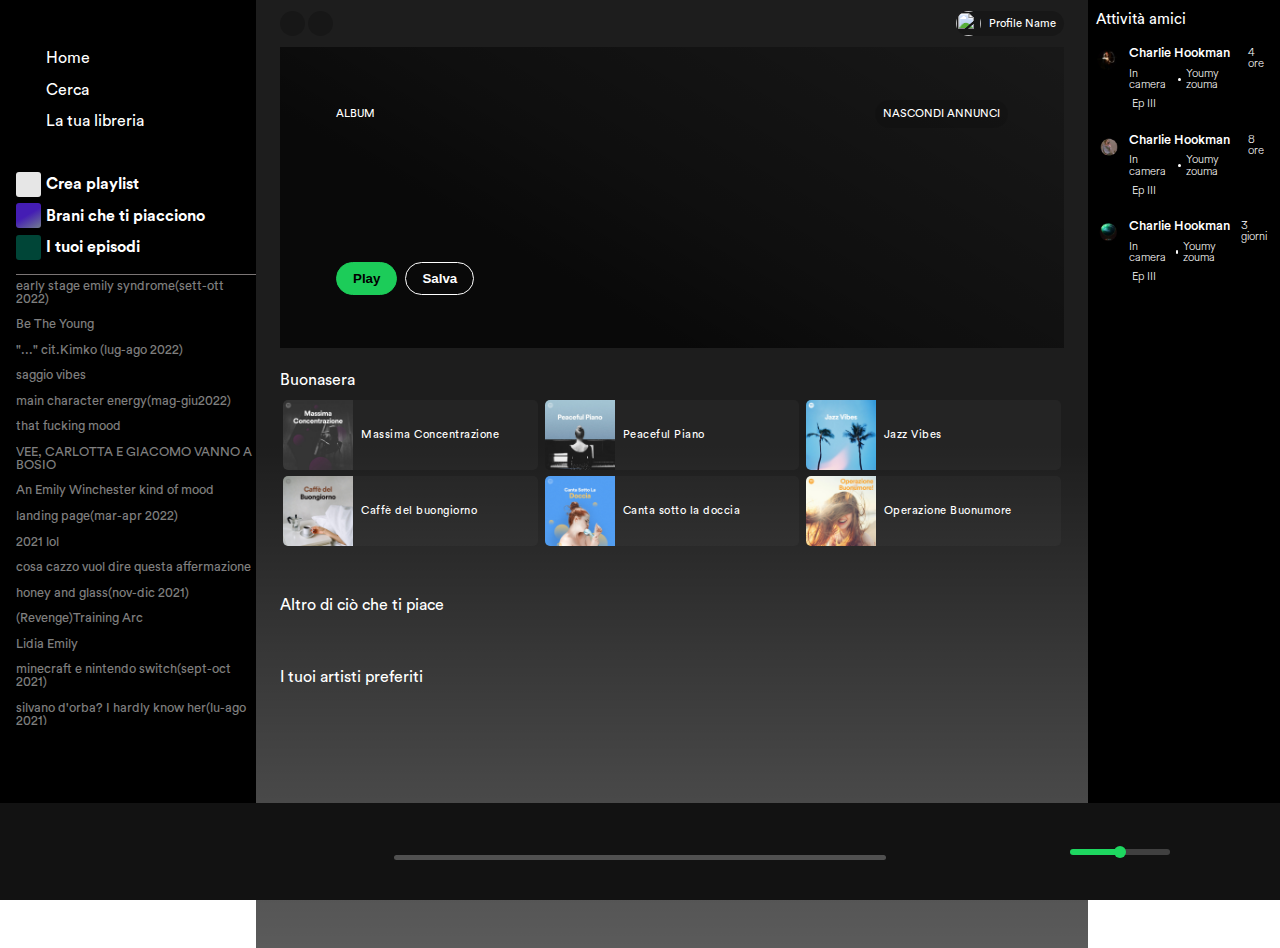
==== index.html @ 05fe88fc "adjusted player when localstorage is empty" ====
<!DOCTYPE html>
<html lang="en">
  <head>
    <meta charset="UTF-8" />
    <meta name="viewport" content="width=device-width, initial-scale=1.0" />
    <link rel="stylesheet" href="./assets/css/circular-font.css" />
    <title>Spotify Clone</title>
    <link
      rel="stylesheet"
      href="https://cdnjs.cloudflare.com/ajax/libs/font-awesome/6.6.0/css/all.min.css"
      integrity="sha512-Kc323vGBEqzTmouAECnVceyQqyqdsSiqLQISBL29aUW4U/M7pSPA/gEUZQqv1cwx4OnYxTxve5UMg5GT6L4JJg=="
      crossorigin="anonymous"
      referrerpolicy="no-referrer"
    />
    <link rel="stylesheet" href="./assets/css/style.css" />
  </head>
  <body>
    <div class="wrapper">
      <aside id="left" class="bg-black">
        <div>
          <nav>
            <ul>
              <li>
                <a href="./index.html">
                  <div class="icons">
                    <i class="fa-solid fa-ellipsis"></i>
                  </div>
                </a>
              </li>
              <li>
                <a href="./index.html">
                  <div class="icons">
                    <i class="fa-solid fa-house"></i>
                  </div>
                  <span>Home</span>
                </a>
              </li>
              <li>
                <a id="searchBar" href="#">
                  <div class="icons">
                    <i class="fa-solid fa-magnifying-glass"></i>
                  </div>
                  <span>Cerca</span>
                </a>
              </li>
              <li>
                <a href="#">
                  <div class="icons">
                    <i class="fa-solid fa-book"></i>
                  </div>
                  <span>La tua libreria</span>
                </a>
              </li>
            </ul>
          </nav>
          <nav>
            <ul>
              <li>
                <a href="#"
                  ><div class="icons creaPlaylist">
                    <i class="fa-solid fa-plus"></i>
                  </div>
                  <span>Crea playlist</span>
                </a>
              </li>
              <li>
                <a href="#">
                  <div class="icons branip"><i class="fas fa-heart"></i></div>
                  <span>Brani che ti piacciono</span>
                </a>
              </li>
              <li>
                <a href="#">
                  <div class="icons tuoiEpisodi">
                    <i class="fa-solid fa-bookmark"></i>
                  </div>
                  <span>I tuoi episodi</span>
                </a>
              </li>
            </ul>
          </nav>
        </div>
        <section id="scrollable-playlists">
          <ul>
            <li><a href="#">early stage emily syndrome(sett-ott 2022)</a></li>
            <li><a href="#">Be The Young </a></li>
            <li><a href="#">"..." cit.Kimko (lug-ago 2022)</a></li>
            <li><a href="#">saggio vibes</a></li>
            <li><a href="#">main character energy(mag-giu2022)</a></li>
            <li><a href="#">that fucking mood </a></li>
            <li><a href="#">VEE, CARLOTTA E GIACOMO VANNO A BOSIO</a></li>
            <li><a href="#">An Emily Winchester kind of mood</a></li>
            <li><a href="#">landing page(mar-apr 2022) </a></li>
            <li><a href="#">2021 lol</a></li>
            <li><a href="#">cosa cazzo vuol dire questa affermazione </a></li>
            <li><a href="#">honey and glass(nov-dic 2021)</a></li>
            <li><a href="#">(Revenge)Training Arc</a></li>
            <li><a href="#">Lidia Emily </a></li>
            <li><a href="#">minecraft e nintendo switch(sept-oct 2021)</a></li>
            <li>
              <a href="#">silvano d'orba? I hardly know her(lu-ago 2021) </a>
            </li>
            <li><a href="#">Culo 2021 </a></li>
            <li><a href="#">Frah Quintale Mix </a></li>
            <li><a href="#">Francesco Guccini mix </a></li>
          </ul>
        </section>
      </aside>
      <main id="central" class="home bg-main">
        <div>
          <div class="main-head">
            <div class="arrow-group">
              <div class="arrow"><i class="fa-solid fa-angle-left"></i></div>
              <div class="arrow"><i class="fa-solid fa-chevron-right"></i></div>
            </div>
            <div class="profile">
              <img src="https://placehold.co/400" alt="" />
              <span>Profile Name</span>
            </div>
          </div>
          <div class="hero">
            <div><img src="" alt="" /></div>
            <div>
              <div class="advice">
                <h5>ALBUM</h5>
                <div><span>NASCONDI ANNUNCI</span></div>
              </div>
              <h3></h3>
              <p></p>

              <div class="btn-group">
                <button id="play" type="button" class="btn btn-green">Play</button>
                <button type="button" class="btn btn-outline">Salva</button>
                <i class="dots fa-solid fa-ellipsis"></i>
              </div>
            </div>
          </div>
        </div>
        <div>
          <div class="recents">
            <h4>Buonasera</h4>
            <div class="playlist grid-sm">
              <div class="card">
                <img src="./assets/imgs/main/image-3.jpg" alt="massima concentrazione" />
                <div>
                  <p>Massima Concentrazione</p>
                </div>
              </div>
              <div class="card">
                <img src="./assets/imgs/main/image-4.jpg" alt="Peaceful piano" />
                <div>
                  <p>Peaceful Piano</p>
                </div>
              </div>
              <div class="card">
                <img src="./assets/imgs/main/image-6.jpg" alt="jazz vibes" />
                <div>
                  <p>Jazz Vibes</p>
                </div>
              </div>
              <div class="card">
                <img src="./assets/imgs/main/image-7.jpg" alt="caffè del buongiorno" />
                <div>
                  <p>Caffè del buongiorno</p>
                </div>
              </div>
              <div class="card">
                <img src="./assets/imgs/main/image-9.jpg" alt="canta sotto la doccia" />
                <div>
                  <p>Canta sotto la doccia</p>
                </div>
              </div>
              <div class="card">
                <img src="./assets/imgs/main/image-10.jpg" alt="operazione buonumore" />
                <div>
                  <p>Operazione Buonumore</p>
                </div>
              </div>
            </div>
          </div>
          <div class="recents">
            <h4>Altro di ciò che ti piace</h4>
            <div class="albums grid-lg"></div>
          </div>
          <div class="recents">
            <h4>I tuoi artisti preferiti</h4>
            <div class="artists grid-lg"></div>
          </div>
        </div>
        <div class="search-modal">
          <div class="search-bar">
            <form>
              <input type="text" id="search-input" placeholder="Inserisci parola chiave" autocomplete="off" />
              <button class="search-button"><i class="fa-solid fa-magnifying-glass"></i></button>
            </form>
          </div>
        </div>
      </main>
      <aside id="right" class="bg-black sidebar-right">
        <div class="header-right">
          <h2 class="title-right">Attività amici</h2>
          <div class="buttons-right">
            <button class="btn-add"><i class="fa-solid fa-x"></i></button>
            <button class="btn-settings">
              <i class="fa-solid fa-user-plus"></i>
            </button>
          </div>
        </div>

        <div class="container-right">
          <div>
            <img src="./assets/imgs/x000000000000000000000000.png" alt="Image" class="profile-image" />
          </div>
          <div>
            <h3>Charlie Hookman</h3>
            <p>In camera <span class="dot"></span> Youmy zouma</p>
            <p><i class="fa-regular fa-circle-stop"></i>Ep III</p>
          </div>
          <div>
            <p>4 ore</p>
          </div>
        </div>
        <div class="container-right">
          <div>
            <img src="./assets/imgs/x1.png" alt="Image" class="profile-image" />
          </div>
          <div>
            <h3>Charlie Hookman</h3>
            <p>In camera <span class="dot"></span> Youmy zouma</p>
            <p><i class="fa-regular fa-circle-stop"></i>Ep III</p>
          </div>
          <div class="column-right">
            <p>8 ore</p>
          </div>
        </div>
        <div class="container-right">
          <div>
            <img src="./assets/imgs/xxxxxxxxxxxxxx3.png" alt="Image" class="profile-image" />
          </div>
          <div>
            <h3>Charlie Hookman</h3>
            <p>
              <span>In camera</span> <span class="dot"></span>
              <span>Youmy zouma</span>
            </p>
            <p><i class="fa-solid fa-music"></i>Ep III</p>
          </div>
          <div class="column-right">
            <p>3 giorni</p>
          </div>
        </div>
      </aside>
    </div>
    <footer>
      <div id="player">
        <div class="song-info">
          <img src="" alt="" />
          <div class="song-details">
            <div class="song-title"></div>
            <div class="song-artist"></div>
          </div>
          <button><i class="fa-regular fa-heart"></i></button>
        </div>

        <div class="progress-bar-container">
          <div class="controls">
            <button><i class="fas fa-random"></i></button>
            <button id="prevTrack"><i class="fas fa-step-backward"></i></button>
            <button class="playPauseBtn">
              <i class="fas fa-play-circle btnPauseTrack"></i>
            </button>
            <button id="nextTrack"><i class="fas fa-step-forward"></i></button>
            <button class="loopButton">
              <i class="fa-solid fa-repeat"></i>
            </button>
          </div>
          <div class="progressBar-time-container">
            <div class="progress-bar">
              <div></div>
            </div>
            <div class="time"></div>
          </div>
        </div>
        <audio id="playerAudio">
          <source src="" type="audio/mp3" />
        </audio>
        <div class="volume-control">
          <button><i class="fa-solid fa-microphone"></i></button>
          <button><i class="fa-solid fa-bars"></i></button>
          <button><i class="fa-solid fa-tablet-screen-button"></i></button>
          <button class="speaker"><i class="fas fa-volume-up"></i></button>
          <input id="rangeAudio" type="range" min="0" max="100" />
          <button>
            <i class="fa-solid fa-up-right-and-down-left-from-center"></i>
          </button>
        </div>
      </div>
    </footer>
    <script src="./js/player.js"></script>
    <script src="./js/tracklist.js"></script>
    <script src="./js/index.js"></script>
  </body>
</html>
---- assets/css/circular-font.css ----
@font-face {
  font-family: "Circular";
  src: url(../fonts/CircularStd-Light.otf);
  font-weight: 300;
  font-style: normal;
}
@font-face {
  font-family: "Circular";
  src: url(../fonts/CircularStd-LightItalic.otf);
  font-weight: 300;
  font-style: italic;
}
@font-face {
  font-family: "Circular";
  src: url(../fonts/CircularStd-Book.otf);
  font-weight: 400;
  font-style: normal;
}
@font-face {
  font-family: "Circular";
  src: url(../fonts/CircularStd-BookItalic.otf);
  font-weight: 400;
  font-style: italic;
}
@font-face {
  font-family: "Circular";
  src: url(../fonts/CircularStd-Medium.otf);
  font-weight: 500;
  font-style: normal;
}
@font-face {
  font-family: "Circular";
  src: url(../fonts/CircularStd-MediumItalic.otf);
  font-weight: 500;
  font-style: italic;
}
@font-face {
  font-family: "Circular";
  src: url(../fonts/CircularStd-MediumItalic.otf);
  font-weight: 500;
  font-style: italic;
}
@font-face {
  font-family: "Circular";
  src: url(../fonts/CircularStd-Bold.otf);
  font-weight: 700;
  font-style: normal;
}
@font-face {
  font-family: "Circular";
  src: url(../fonts/CircularStd-BoldItalic.otf);
  font-weight: 700;
  font-style: italic;
}
@font-face {
  font-family: "Circular";
  src: url(../fonts/CircularStd-Black.otf);
  font-weight: 900;
  font-style: normal;
}
@font-face {
  font-family: "Circular";
  src: url(../fonts/CircularStd-BlackItalic.otf);
  font-weight: 900;
  font-style: italic;
}
---- assets/css/style.css ----
*,
*::before,
*::after {
  box-sizing: border-box;
}

html,
body,
div,
span,
applet,
object,
iframe,
h1,
h2,
h3,
h4,
h5,
h6,
p,
blockquote,
pre,
a,
abbr,
acronym,
address,
big,
cite,
code,
del,
dfn,
em,
img,
ins,
kbd,
q,
s,
samp,
small,
strike,
strong,
sub,
sup,
tt,
var,
b,
u,
i,
center,
dl,
dt,
dd,
ol,
ul,
li,
fieldset,
form,
label,
legend,
table,
caption,
tbody,
tfoot,
thead,
tr,
th,
td,
article,
aside,
canvas,
details,
embed,
figure,
figcaption,
footer,
header,
hgroup,
menu,
nav,
output,
ruby,
section,
summary,
time,
mark,
audio,
video {
  margin: 0;
  padding: 0;
  border: 0;
  font-size: 100%;
  font: inherit;
  vertical-align: baseline;
}

article,
aside,
details,
figcaption,
figure,
footer,
header,
hgroup,
menu,
nav,
section {
  display: block;
}

body {
  line-height: 1;
}

blockquote,
q {
  quotes: none;
}

blockquote:before,
blockquote:after,
q:before,
q:after {
  content: "";
  content: none;
}

table {
  border-collapse: collapse;
  border-spacing: 0;
}

body {
  -webkit-text-size-adjust: none;
}

a {
  text-decoration: none;
  color: inherit;
}

#left {
  width: 20%;
  font-size: 10px;
  position: fixed;
  top: 0;
  bottom: 0;
  left: 0;
}

#right {
  width: 15%;
}

#left,
#right {
  padding-block: 0.7rem;
}

#left {
  padding-left: 1rem;
}

#right {
  padding-inline: 0.5rem;
}

#left > div:first-of-type {
  padding-bottom: 0.7rem;
  border-bottom: rgb(123, 117, 117) solid 1px;
}

#left nav:first-of-type {
  margin-bottom: 2rem;
}

#left nav:nth-of-type(2) {
  font-size: 10px;
  font-size: 16px;
  font-weight: bold;
}

.icons {
  margin-right: 0.3rem;
  width: 25px;
  height: 25px;
  display: inline-block;
  position: relative;
}

.icons i {
  position: absolute;
  top: 50%;
  left: 50%;
  translate: -50% -50%;
}

.creaPlaylist,
.branip,
.tuoiEpisodi {
  padding: 0.2rem;
  width: 25px;
  height: 25px;
  border-radius: 3px;
  font-size: 0.8rem;
}

.creaPlaylist {
  background: rgba(255, 255, 255, 0.9);
  color: black;
}

.branip {
  background: rgb(68, 29, 180);
  background: linear-gradient(150deg, rgb(68, 29, 180) 47%, rgb(114, 126, 143) 100%);
}

.tuoiEpisodi {
  background: #004537;
  color: #1ed760;
}

#left ul li {
  padding-block: 0.2rem;
}

#left ul li a {
  display: flex;
  align-items: center;
  color: white;
  text-decoration: none;
  font-size: 1rem;
}

#scrollable-playlists ul li {
  padding-block: 0.3rem;
  margin-bottom: 0.2rem;
}

#scrollable-playlists ul li a {
  color: rgba(255, 255, 255, 0.5);
  font-size: 0.8rem;
}

/* -----------------dx */
.sidebar-right {
  position: fixed;
  top: 0;
  right: 0;
  bottom: 0;
}
.sidebar-right .header-right {
  display: flex;
  justify-content: space-between;
  align-items: center;
  margin-bottom: 20px;
}
.sidebar-right .title-right {
  font-size: 15px;
}
.sidebar-right .buttons-right button {
  background: none;
  border: none;
  color: white;
  cursor: pointer;
  font-size: 10px;
}
.sidebar-right .profile-image {
  width: 25px;
  height: 25px;
  -o-object-fit: cover;
     object-fit: cover;
  border-radius: 50%;
}
.sidebar-right .heading-center {
  font-size: 10px;
  margin: 5px 0;
}
.sidebar-right .description-center,
.sidebar-right .info-center,
.sidebar-right .additional-text {
  margin: 5px 0;
}
.sidebar-right .description-center,
.sidebar-right .info-center,
.sidebar-right .additional-text {
  margin: 5px 0;
  font-size: 10px;
}
.sidebar-right .container-right {
  display: flex;
  margin-bottom: 1rem;
}
.sidebar-right .container-right h3 {
  font-size: 0.8rem;
  font-weight: 500;
  margin-bottom: 0.5rem;
}
.sidebar-right .container-right p {
  font-size: 0.7rem;
  font-weight: 300;
  margin-bottom: 0.5rem;
}
.sidebar-right .container-right > div:first-of-type {
  padding-right: 0.5rem;
}
.sidebar-right .container-right > div:nth-of-type(2) {
  flex-grow: 1;
}
.sidebar-right .container-right > div:nth-of-type(2) > p:nth-of-type(2) {
  display: flex;
  gap: 0.2rem;
}
.sidebar-right .container-right > div > p:first-of-type {
  display: flex;
  align-items: center;
  gap: 0.3rem;
}
.sidebar-right .dot {
  width: 0.2rem;
  height: 0.2rem;
  display: inline-block;
  background-color: white;
  border-radius: 50%;
}
.sidebar-right #right {
  width: 15%;
  color: white;
}
.sidebar-right #scrollable-playlists {
  height: 50vh;
  overflow-y: auto;
  scrollbar-width: thin;
  scrollbar-color: #4d4d4d #000000;
}

.header-right {
  display: flex;
  justify-content: space-between;
  align-items: center;
  margin-bottom: 20px;
}

.title-right {
  font-size: 15px;
}

.buttons-right button {
  background: none;
  border: none;
  color: white;
  cursor: pointer;
  font-size: 10px;
}

.profile-image {
  width: 25px;
  height: 25px;
  -o-object-fit: cover;
     object-fit: cover;
  border-radius: 50%;
}

.heading-center {
  font-size: 10px;
  margin: 5px 0;
}

.description-center,
.info-center,
.additional-text {
  margin: 5px 0;
}

.description-center,
.info-center,
.additional-text {
  margin: 5px 0;
  font-size: 10px;
}

.container-right {
  display: flex;
  margin-bottom: 1rem;
}

.container-right h3 {
  font-size: 0.8rem;
  font-weight: 500;
  margin-bottom: 0.5rem;
}

.container-right p {
  font-size: 0.7rem;
  font-weight: 300;
  margin-bottom: 0.5rem;
}

.container-right > div:first-of-type {
  padding-right: 0.5rem;
}

.container-right > div:nth-of-type(2) {
  flex-grow: 1;
}

.container-right > div:nth-of-type(2) > p:nth-of-type(2) {
  display: flex;
  gap: 0.2rem;
}

.container-right > div > p:first-of-type {
  display: flex;
  align-items: center;
  gap: 0.3rem;
}

.dot {
  width: 0.2rem;
  height: 0.2rem;
  display: inline-block;
  background-color: white;
  border-radius: 50%;
}

#right {
  width: 15%;
  color: white;
}

#scrollable-playlists {
  height: 50vh;
  overflow-y: auto;
  scrollbar-width: thin;
  scrollbar-color: #4d4d4d #000000;
}

@media screen and (max-width: 992px) {
  #left {
    display: none;
  }
  #right {
    display: none;
  }
}
body {
  font-family: "Circular";
  display: flex;
  flex-direction: column;
}

.wrapper {
  display: flex;
}

#central {
  margin-left: 20%;
  width: 65%;
  display: flex;
  flex-direction: column;
}
#central > div:nth-of-type(2) {
  display: flex;
  flex-direction: column;
  padding-bottom: 120px;
  flex-grow: 1;
  min-height: 600px;
}

@media screen and (max-width: 992px) {
  #central {
    margin-left: initial;
    width: 100%;
  }
  #central .main-head {
    display: none;
  }
  #central .hero {
    display: none;
  }
}
footer {
  height: 97px;
  position: fixed;
  bottom: 0;
  left: 0;
  right: 0;
}

.bg-black {
  background-color: #000000;
}

.bg-main {
  background: rgb(42, 42, 42);
  background: linear-gradient(180deg, rgba(42, 42, 42, 0.8968837535) 35%, rgb(40, 40, 40) 45%, rgb(39, 39, 39) 60%, rgb(37, 37, 37) 70%, rgb(35, 35, 35) 80%, rgb(34, 34, 34) 90%, rgb(33, 33, 33) 100%);
}

.main-head {
  z-index: 999;
  display: flex;
  justify-content: space-between;
  align-items: center;
  padding-block: 0.7rem;
}

.arrow-group {
  display: flex;
  gap: 0.2rem;
}

.arrow {
  color: rgba(255, 255, 255, 0.5);
  height: 25px;
  width: 25px;
  border-radius: 50%;
  background-color: rgba(0, 0, 0, 0.2);
  display: flex;
  justify-content: center;
  align-items: center;
}

#play {
  cursor: pointer;
}

.profile {
  display: flex;
  align-items: center;
  gap: 0.5rem;
  background-color: rgba(0, 0, 0, 0.2);
  border-radius: 100px;
  padding-right: 0.5rem;
}
.profile img {
  height: 25px;
  width: 25px;
  border-radius: 50%;
}
.profile span {
  color: white;
  font-size: 0.7rem;
}

.home {
  padding-inline: 1.5rem;
}
.home .hero {
  min-height: 301px;
  background: rgb(0, 0, 0);
  background: linear-gradient(30deg, rgba(0, 0, 0, 0.7) 30%, rgba(0, 0, 0, 0.5) 50%, rgba(0, 0, 0, 0.1629901961) 100%);
  padding: 1.5rem;
  display: flex;
}
.home .hero img {
  width: 250px;
}
.home .hero > div:nth-of-type(2) {
  padding-inline: 2rem;
  flex-grow: 1;
  display: flex;
  flex-direction: column;
  justify-content: space-evenly;
}
.home .hero > div:nth-of-type(2) > *:not(:last-child) {
  margin-bottom: 1rem;
}
.home .hero h3 {
  font-size: 3.5rem;
  font-weight: 700;
  color: white;
}
.home .hero .advice {
  font-size: 0.7rem;
  color: white;
  display: flex;
  align-items: center;
  justify-content: space-between;
}
.home .hero .advice div {
  background-color: rgba(0, 0, 0, 0.1);
  padding: 0.5rem;
  border-radius: 100px;
}
.home .hero p {
  color: white;
  font-size: 0.8rem;
  font-weight: 300;
}
.home .hero p span {
  font-weight: 700;
}
.home .btn-group {
  display: flex;
  align-items: center;
  gap: 0.5rem;
}
.home .btn-group .btn {
  border: none;
  border-radius: 100px;
  padding: 0.5rem 1rem;
  font-weight: 700;
}
.home .btn-group .btn-green {
  color: black;
  background: #1ccc59;
  border: 1px solid #1ccc59;
}
.home .btn-group .btn-outline {
  background: none;
  border: 1px solid white;
  color: white;
}
.home .btn-group .dots {
  margin-left: 0.5rem;
  color: white;
}

.recents {
  padding-block: 1.5rem;
}
.recents h4 {
  color: white;
  margin-bottom: 0.5rem;
}

.grid-sm {
  display: flex;
  flex-wrap: wrap;
}
.grid-sm .card {
  width: 33.333%;
  padding: 0.2rem;
  display: flex;
}
.grid-sm .card img {
  width: 70px;
  height: 70px;
  border-top-left-radius: 5px;
  border-bottom-left-radius: 5px;
}
.grid-sm .card > div {
  border-top-right-radius: 5px;
  border-bottom-right-radius: 5px;
  flex-grow: 1;
  background-color: rgba(255, 255, 255, 0.03);
  display: flex;
  align-items: center;
  color: white;
  letter-spacing: 0.5px;
  font-size: 0.7rem;
  padding: 0.5rem;
}

.grid-lg {
  display: flex;
  flex-wrap: wrap;
}
.grid-lg .card-wrapper {
  width: 20%;
  padding: 0.3rem;
}
.grid-lg .card-wrapper i {
  display: none;
}
.grid-lg .card-wrapper .card {
  background: rgba(255, 255, 255, 0.03);
  padding: 0.5rem;
  border-radius: 5px;
}
.grid-lg .card-wrapper .card .card-body {
  padding-top: 0.5rem;
  font-size: 0.8rem;
}
.grid-lg .card-wrapper .card .card-body a {
  text-decoration: none;
}
.grid-lg .card-wrapper .card .card-body .playlist-title {
  color: white;
  font-weight: 500;
  margin-bottom: 0.3rem;
  text-wrap: nowrap;
  overflow: hidden;
  text-overflow: ellipsis;
}
.grid-lg .card-wrapper .card .card-body .playlist-artist {
  font-weight: 300;
  color: rgba(255, 255, 255, 0.5);
}
.grid-lg img {
  border-radius: 5px;
  width: 100%;
}

@media screen and (max-width: 576px) {
  .bg-main {
    background-color: #000000;
    background: linear-gradient(180deg, rgb(0, 0, 0) 100%, rgb(0, 0, 0) 100%, rgb(0, 0, 0) 100%, rgb(0, 0, 0) 100%, rgb(0, 0, 0) 100%, rgb(0, 0, 0) 100%, rgb(0, 0, 0) 100%);
  }
  .recents h4 {
    font-size: 24px;
  }
  .grid-sm p {
    font-size: 12px;
  }
  .grid-lg {
    flex-direction: column;
    gap: 1rem;
  }
  .grid-lg .card-wrapper {
    width: 100%;
    padding: initial;
  }
  .grid-lg .card-wrapper .card-body {
    flex-grow: 1;
    flex-shrink: 2;
  }
  .grid-lg .card-wrapper .card-body .playlist-title {
    font-size: 20px;
    margin-bottom: 0.5rem;
  }
  .grid-lg .card-wrapper .card-body .playlist-artist {
    font-size: 16px;
  }
  .grid-lg .card-wrapper .card {
    display: flex;
    padding: 1rem;
    gap: 1rem;
    position: relative;
    padding-bottom: 4rem;
    background-color: rgba(70, 70, 70, 0.431372549);
  }
  .grid-lg .card-wrapper .card > a {
    width: 50%;
    flex-shrink: 0;
    min-width: 100px;
  }
  .grid-lg .card-wrapper .card .card-body + div {
    display: block;
    position: absolute;
    bottom: 0.5rem;
    right: 1rem;
    background-color: rgba(22, 16, 16, 0.7176470588);
    width: 30px;
    height: 30px;
    border-radius: 50%;
  }
  .grid-lg .card-wrapper i {
    display: inline-block;
    color: white;
    font-size: 18px;
    position: absolute;
    bottom: 5px;
    right: 7px;
  }
  .recents:nth-of-type(3) {
    display: none;
  }
  .grid-lg .card-wrapper .card .card-body .playlist-title {
    text-wrap: wrap;
  }
}
@media screen and (max-width: 768px) {
  .grid-sm .card {
    width: 50%;
  }
  .grid-sm .card div {
    width: inherit;
    background-color: rgba(255, 255, 255, 0.0392156863);
  }
  .grid-sm .card p {
    overflow: hidden;
    text-overflow: ellipsis;
  }
}
@media screen and (max-width: 768px) and (min-width: 576px) {
  .recents h4 {
    font-size: 24px;
  }
  .grid-sm p {
    font-size: 12px;
  }
  .card-body .playlist-title {
    font-size: 20px;
    margin-bottom: 0.5rem;
    overflow: hidden;
    text-overflow: ellipsis;
  }
  .playlist-artist {
    font-size: 16px;
    overflow: hidden;
    text-overflow: ellipsis;
  }
  .grid-lg .card-wrapper .card > a {
    width: 35%;
    flex-shrink: 0;
    min-width: 75px;
  }
}
@media screen and (max-width: 992px) and (min-width: 576px) {
  .bg-main {
    background-color: #000000;
    background: linear-gradient(180deg, rgb(0, 0, 0) 100%, rgb(0, 0, 0) 100%, rgb(0, 0, 0) 100%, rgb(0, 0, 0) 100%, rgb(0, 0, 0) 100%, rgb(0, 0, 0) 100%, rgb(0, 0, 0) 100%);
  }
  .grid-sm .card div {
    background-color: rgba(255, 255, 255, 0.0392156863);
  }
  .grid-lg {
    flex-direction: row;
    gap: 1rem;
  }
  .grid-lg .card-wrapper {
    width: calc(50% - 1rem);
    padding: initial;
  }
  .grid-lg .card-wrapper .card-body {
    flex-grow: 1;
    flex-shrink: 2;
  }
  .grid-lg .card-wrapper .card {
    display: flex;
    padding: 1rem;
    gap: 1rem;
    position: relative;
    padding-bottom: 4rem;
    background-color: rgba(70, 70, 70, 0.431372549);
  }
  .grid-lg .card-wrapper .card > a {
    width: 50%;
    flex-shrink: 0;
    min-width: 100px;
  }
  .grid-lg .card-wrapper .card .card-body + div {
    display: block;
    position: absolute;
    bottom: 0.5rem;
    right: 1rem;
    background-color: rgba(22, 16, 16, 0.7176470588);
    width: 30px;
    height: 30px;
    border-radius: 50%;
  }
  .grid-lg .card-wrapper i {
    display: inline-block;
    color: white;
    font-size: 18px;
    position: absolute;
    bottom: 5px;
    right: 7px;
  }
  .recents:nth-of-type(3) {
    display: none;
  }
  .grid-lg .card-wrapper .card .card-body {
    width: 50%;
    text-wrap: nowrap;
  }
  .grid-lg .card-wrapper .card .card-body .playlist-title {
    font-size: 20px;
    margin-bottom: 0.5rem;
    overflow: hidden;
    text-overflow: ellipsis;
  }
  .grid-lg .card-wrapper .card .card-body .playlist-artist {
    font-size: 16px;
    overflow: hidden;
    text-overflow: ellipsis;
  }
}
@media screen and (max-width: 992px) and (min-width: 768px) {
  .recents h4 {
    font-size: 30px;
  }
  .grid-sm p {
    font-size: 16px;
  }
}
#album-info,
.under-hero {
  padding-inline: 25px;
  font-family: "Circular";
}

.under-hero {
  padding-bottom: 10px;
}

.bg-album {
  background: rgb(166, 143, 59);
  background: linear-gradient(0deg, rgba(166, 143, 59, 0) 0%, rgba(193, 166, 69, 0.6530987395) 54%, rgb(228, 197, 82) 100%);
}

.arrow-leftRight {
  font-size: 20px;
  color: rgba(0, 0, 0, 0.342);
}
.arrow-leftRight:hover {
  color: rgba(0, 0, 0, 0.76);
}

.albumInfo {
  padding-block: 1.5rem;
  display: flex;
}
.albumInfo > img {
  width: 200px;
  height: 200px;
  box-shadow: 1px 1px 40px rgba(0, 0, 0, 0.337254902), -1px -1px 40px rgba(0, 0, 0, 0.3294117647);
}
.albumInfo .albumName {
  color: rgb(255, 255, 255);
  display: flex;
  flex-direction: column;
  justify-content: flex-end;
  padding-inline: 2rem;
}
.albumInfo .albumName h5 {
  font-size: 10px;
  padding-bottom: 10px;
}
.albumInfo .albumName h1 {
  font-size: 4rem;
  font-weight: 900;
  letter-spacing: -2px;
  padding-bottom: 25px;
}
.albumInfo .albumName .moreInfo {
  font-size: 0.8rem;
  display: flex;
  align-items: center;
  gap: 3px;
}
.albumInfo .albumName .moreInfo img {
  border-radius: 50%;
  width: 20px;
}
.albumInfo .albumName .album-duration {
  color: rgba(255, 255, 255, 0.678);
}

.under-hero {
  background: rgb(0, 0, 0);
  background: linear-gradient(0deg, rgba(0, 0, 0, 0.8491771709) 75%, rgba(0, 0, 0, 0.2889530812) 100%);
}

.other-icons {
  padding-top: 2rem;
}

.other-icons i:not(:first-child) {
  color: white;
  padding: 10px;
  font-size: 20px;
}

.fa-play {
  color: black;
  font-size: 18px;
}

.track-list {
  padding-top: 25px;
  color: rgba(255, 255, 255, 0.575);
  font-size: 14px;
}
.track-list table {
  width: 100%;
  text-align: start;
}
.track-list table tr > td {
  vertical-align: middle;
}
.track-list table tr:hover:not(:nth-last-of-type(1), :nth-last-of-type(2)) {
  background-color: #4d4d4d;
  cursor: pointer;
}
.track-list table td:nth-child(1) {
  border-top-left-radius: 5px;
  border-bottom-left-radius: 5px;
}
.track-list table td:nth-child(4) {
  border-top-right-radius: 5px;
  border-bottom-right-radius: 5px;
}
.track-list table td > div > p:first-child {
  margin-bottom: 0.3rem;
}
.track-list .fa-play {
  color: white;
  font-size: 14px;
}
.track-list th {
  border-bottom: 1px solid rgba(255, 255, 255, 0.575);
  padding-bottom: 5px;
  font-size: 12px;
  margin-bottom: 2rem;
}
.track-list div {
  margin-block: 0.5rem;
}
.track-list p {
  color: white;
  font-size: 16px;
  margin-bottom: 0.5rem;
}
.track-list a {
  padding-top: 5px;
}
.track-list .explicitLang-icon {
  color: black;
  font-weight: 900;
  background-color: rgba(255, 255, 255, 0.575);
  font-size: 8px;
  padding-block: 3px;
  padding-inline: 4px;
  border-radius: 3px;
  margin-right: 4px;
}
.track-list .track-numbers {
  width: 5%;
  padding-left: 10px;
  text-align: start;
}
.track-list .track-title {
  width: 55%;
  text-align: start;
  padding-block: 0.5rem;
}
.track-list .times-played {
  width: 15%;
  text-align: end;
}
.track-list .track-lenght {
  width: 25%;
  padding-right: 20px;
  text-align: end;
}

.track-list .track-played p,
.track-list .track-played {
  color: #1ccc59;
}

.play-pause.play::before {
  content: "\f04b";
}

.play-pause.pause::before {
  content: "\f04c";
}

.spotify-button {
  background-color: #1db954;
  font-size: 24px;
  width: 60px;
  height: 60px;
  border: none;
  border-radius: 50%;
  cursor: pointer;
  transition: background-color 0.3s ease;
  color: black;
}

.spotify-button:hover {
  background-color: #1ccc59;
}

#hero {
  color: white;
  min-height: 295px;
  background-size: cover;
  background-position-y: 50%;
  display: flex;
  flex-direction: column;
  padding-bottom: 1.5rem;
  position: relative;
}
#hero .main-head {
  padding-inline: 1.5rem;
}
#hero .hero-content {
  z-index: 999;
  flex-grow: 1;
  display: flex;
  flex-direction: column;
  justify-content: flex-end;
  margin-left: 2rem;
}
#hero .hero-content img {
  width: 25px;
}
#hero::after {
  content: "";
  display: block;
  position: absolute;
  top: 0;
  left: 0;
  right: 0;
  bottom: 0;
  width: 100%;
  background-color: rgba(0, 0, 0, 0.5);
}
#hero h1 {
  font-size: 5rem;
  font-weight: 900;
  margin-bottom: 2rem;
}
#hero .verified {
  display: flex;
  align-items: center;
  margin-bottom: 1rem;
}
#hero h4 {
  margin-left: 0.5rem;
  font-weight: 300;
}
#hero h5 {
  font-weight: 300;
}

.play {
  display: flex;
  align-items: center;
  margin-left: 2rem;
  margin-top: 2rem;
}
.play a {
  display: inline-block;
  position: relative;
}
.play a i {
  position: relative;
  top: 19px;
  left: 24px;
}
.play button.following {
  margin-inline: 1.5rem;
  padding: 6px 15px;
  color: white;
  background-color: transparent;
  border: 1px solid white;
  border-radius: 3px;
  font-size: 14px;
  font-weight: bold;
  font-family: "Circular";
  cursor: pointer;
}
.play button + i {
  color: #a2a2a2;
  font-size: 18px;
}

.artist-section {
  color: white;
  display: flex;
  margin-left: 2rem;
  padding: 1rem;
  font-family: "Circular";
}
.artist-section h2 {
  font-weight: 700;
  font-size: 24px;
  margin-block: 2rem;
}
.artist-section .left-column {
  width: 60%;
  margin-right: 4rem;
}
.artist-section .left-column .fa-play {
  color: white;
  font-size: 14px;
}
.artist-section .left-column td {
  padding: 5px;
  text-align: center;
  vertical-align: middle;
}
.artist-section .left-column td img {
  width: 50px;
}
.artist-section .left-column td:nth-child(3) {
  width: 60%;
  text-align: start;
}
.artist-section .left-column td:nth-child(4),
.artist-section .left-column td:nth-child(5) {
  width: 15%;
  text-align: end;
}
.artist-section .left-column a {
  display: block;
  font-weight: 700;
  margin-top: 1rem;
  text-decoration: none;
  color: white;
}
.artist-section .left-column tr:hover {
  background-color: #4d4d4d;
  cursor: pointer;
}
.artist-section .left-column td:nth-child(1) {
  width: 5%;
  border-top-left-radius: 5px;
  border-bottom-left-radius: 5px;
}
.artist-section .left-column td:nth-child(5) {
  border-top-right-radius: 5px;
  border-bottom-right-radius: 5px;
}
.artist-section .right-column {
  width: 40%;
}
.artist-section .right-column > div {
  display: flex;
}
.artist-section .right-column .group-pic {
  position: relative;
}
.artist-section .right-column .group-pic div {
  position: absolute;
  right: 0;
  bottom: 0;
  background-color: #1db954;
  border-radius: 50%;
  padding: 0.2rem;
  translate: -50% -40%;
}
.artist-section .right-column img {
  width: 80px;
  height: 80px;
  -o-object-fit: cover;
     object-fit: cover;
  border-radius: 50%;
  margin-right: 1rem;
}
.artist-section .right-column h4 {
  display: block;
  margin-block: 1rem;
}

.track-played,
.track-played * {
  color: #1ccc59 !important;
}

#player {
  min-height: 97.2px;
  display: flex;
  align-items: center;
  justify-content: space-between;
  background-color: #121212;
  padding: 20px 20px;
  width: 100%;
}

.song-info {
  visibility: hidden;
  width: 20%;
  display: flex;
  gap: 5px;
  align-items: center;
  color: #fff;
}

.visibility {
  visibility: visible;
}

.song-info img {
  width: 50px;
  height: 50px;
  margin-right: 10px;
  border-radius: 5px;
}

.song-info button {
  background: none;
  border: none;
  color: white;
  font-size: 18px;
  cursor: pointer;
}

.song-details {
  display: flex;
  flex-direction: column;
}

.song-title {
  font-size: 16px;
}

.song-artist {
  margin-top: 5px;
  font-size: 14px;
  color: #b3b3b3;
}

.controls {
  display: flex;
  align-items: center;
  gap: 10px;
  margin-bottom: 5px;
}

.controls button {
  background: none;
  border: none;
  font-size: 18px;
  cursor: pointer;
  margin-bottom: 5px;
}

.fa-step-backward,
.fa-step-forward {
  color: grey;
}

.fa-step-backward:hover,
.fa-step-forward:hover {
  color: white;
}

.fa-random,
.fa-repeat {
  color: white;
}

.activeButton i {
  color: #1ed760;
}

.btnPauseTrack {
  font-size: 30px;
  color: white;
}

.progress-bar-container {
  display: flex;
  flex-direction: column;
  align-items: center;
  flex-grow: 1;
  margin: 0 20px;
}

.progressBar-time-container {
  display: flex;
  width: 100%;
  justify-content: center;
}

.progress-bar {
  width: 70%;
  height: 5px;
  background-color: #505050;
  border-radius: 3px;
  cursor: pointer;
}

.progress-bar > div {
  border-radius: 3px;
  height: 100%;
  width: 0%;
  background-color: white;
}

.time {
  position: relative;
  left: 5px;
  bottom: 3px;
  color: #b3b3b3;
  font-size: 14px;
}

.volume-control {
  width: 20%;
  display: flex;
  align-items: center;
  color: #fff;
}

.volume-control button {
  background: none;
  border: none;
  color: grey;
  cursor: pointer;
}

.volume-control input[type=range] {
  width: 100px;
  margin-left: 10px;
}

input[type=range] {
  -webkit-appearance: none;
     -moz-appearance: none;
          appearance: none;
  height: 6px;
  background: linear-gradient(to right, #1ed760 50%, #404040 50%);
  border-radius: 5px;
  outline: none;
  cursor: pointer;
}

input[type=range]::-webkit-slider-thumb {
  -webkit-appearance: none;
          appearance: none;
  height: 12px;
  width: 12px;
  border-radius: 50%;
  background: #1ed760;
  cursor: pointer;
}

@media screen and (max-width: 576px) {
  #player {
    justify-content: center;
    padding: 0.5rem 0.5rem;
    width: 95%;
    margin-inline: auto;
    border-radius: 5px;
    background-color: #272727;
  }
}
@media screen and (max-width: 768px) and (min-width: 576px) {
  #player {
    justify-content: center;
    padding: 0.5rem 0.5rem;
    width: 80%;
    margin-inline: auto;
    border-radius: 5px;
    background-color: #272727;
  }
}
@media screen and (max-width: 992px) and (min-width: 768px) {
  #player {
    justify-content: center;
    padding: 0.5rem 0.5rem;
    width: 70%;
    margin-inline: auto;
    border-radius: 5px;
    background-color: #272727;
  }
}
@media screen and (max-width: 992px) {
  .song-info {
    width: auto;
    justify-content: end;
  }
  .progress-bar-container {
    margin: initial;
    align-items: start;
    flex-grow: 0;
  }
  .progress-bar-container .controls button:not(button:nth-of-type(3)) {
    display: none;
  }
  .progress-bar-container .progressBar-time-container {
    display: none;
  }
  .volume-control {
    display: none;
  }
}
#central {
  background: rgb(0, 0, 0);
  background: linear-gradient(180deg, rgba(0, 0, 0, 0.8856792717) 47%, rgba(0, 0, 0, 0.6447829132) 100%);
}

#search .hero {
  display: flex;
  justify-content: space-between;
}
#search .hero > div {
  width: 50%;
  display: flex;
  flex-direction: column;
}
#search .hero h3 {
  font-size: 1.5rem;
  font-weight: 700;
  margin-bottom: 0.5rem;
}
#search .hero > div {
  flex-grow: 1;
  padding: 1rem;
}
#search .hero .tracks > div {
  display: flex;
  align-items: center;
  gap: 1rem;
  margin-block: 0.5rem;
}
#search .hero .tracks > div > div:nth-last-of-type(2) {
  flex-grow: 1;
  display: flex;
  flex-direction: column;
  justify-content: center;
}
#search .hero .tracks img {
  width: 40px;
  height: 40px;
}
#search .hero .results img {
  width: 100px;
  height: 100px;
  border-radius: 10px;
  box-shadow: 0px 3px 5px rgba(0, 0, 0, 0.5);
}

.results {
  background-color: rgba(255, 255, 255, 0.1);
  border-radius: 10px;
  flex-grow: 1;
  display: flex;
  flex-direction: column;
  gap: 1rem;
}
.results > div:first-of-type {
  display: flex;
  justify-content: space-between;
}
.results h4 {
  flex-grow: 1;
  padding-block: 1rem;
}

.results,
.tracks {
  padding: 1rem;
}

#search .search-bar {
  padding-block: 1rem;
}

.search-bar form {
  display: flex;
  align-items: center;
  justify-content: center;
  padding: 0.7rem 1rem;
  gap: 0.5rem;
}

.search-bar input {
  width: 80%;
  padding: 10px;
  font-size: 1em;
  border: 1px solid #555;
  background-color: #444;
  color: white;
  border-radius: 5px;
}

.search-button i {
  font-size: 20px;
}

.search-button {
  background-color: #2b2b2b;
  border: none;
  color: white;
  padding: 10px;
  border-radius: 5px;
  cursor: pointer;
}

main {
  position: relative;
}

.search-modal {
  z-index: 999999;
  position: absolute;
  left: 0;
  right: 0;
  background-color: rgba(0, 0, 0, 0.63);
  padding-block: 1rem;
  translate: 0 -100%;
}

@keyframes searchbarDown {
  from {
    translate: 0 -100%;
  }
  to {
    translate: 0 0;
  }
}
.add-animation {
  animation: searchbarDown 1s both;
}

.related-albums {
  color: white;
  padding-block: 1rem;
}
.related-albums h4 {
  padding-block: 1rem;
}
.related-albums .album-row {
  display: flex;
  flex-wrap: wrap;
  row-gap: 1rem;
  justify-content: space-around;
}
.related-albums .album-row > div {
  width: 20%;
  padding-inline: 0.4rem;
}
.related-albums .album-row > div .albums-poster > p {
  text-wrap: nowrap;
  overflow: hidden;
  text-overflow: ellipsis;
}

.albums-poster {
  background-color: #444;
  border-radius: 10px;
  padding: 0.5rem;
}
.albums-poster img {
  border-radius: 10px;
  width: 100%;
  padding-bottom: 0.5rem;
}

#search h3,
#search h4,
#search h5,
#search p {
  color: white;
}
#search h4 {
  font-size: 2rem;
  font-weight: 700;
}
#search .single-track p {
  color: rgba(255, 255, 255, 0.4);
}

.albums-poster > p:first-of-type {
  color: white;
}/*# sourceMappingURL=style.css.map */
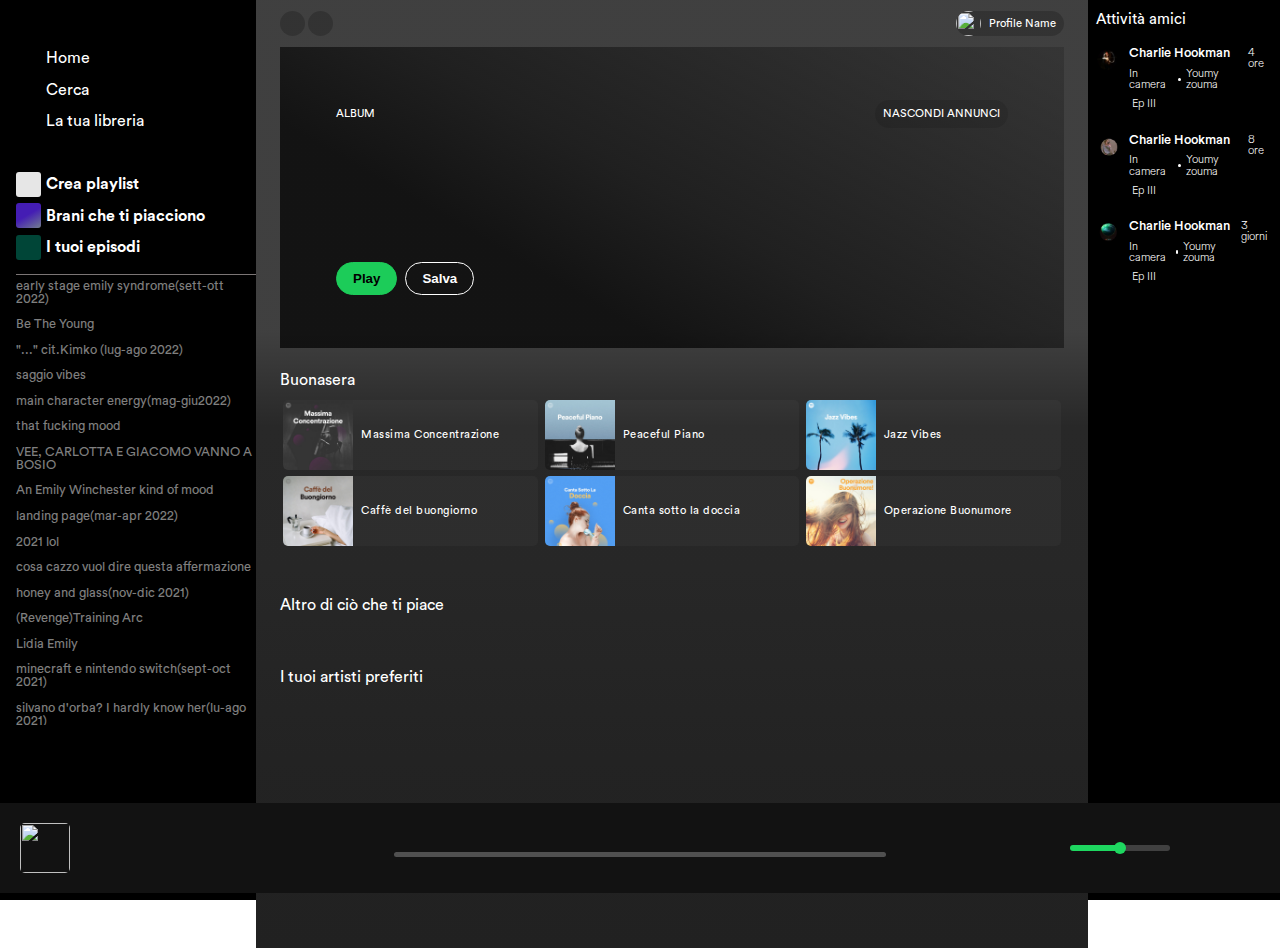
==== commit 86bcb91c: "highlight current track when previous track ends" ====
--- a/index.html
+++ b/index.html
@@ -14,7 +14,7 @@
     />
     <link rel="stylesheet" href="./assets/css/style.css" />
   </head>
-  <body>
+  <body id="index">
     <div class="wrapper">
       <aside id="left" class="bg-black">
         <div>
--- a/assets/css/style.css
+++ b/assets/css/style.css
@@ -450,6 +450,7 @@
 
 .wrapper {
   display: flex;
+  min-height: 100vh;
 }
 
 #central {
@@ -1040,6 +1041,50 @@
   color: #1ccc59;
 }
 
+@media screen and (max-width: 576px) {
+  .albumInfo {
+    flex-direction: column;
+    padding-bottom: 0.5rem;
+  }
+  .albumInfo > img {
+    margin-inline: auto;
+  }
+  .albumInfo .albumName {
+    padding-inline: 0;
+  }
+  .albumInfo .albumName h5 {
+    display: none;
+  }
+  .albumInfo .albumName h1 {
+    margin-top: 1rem;
+    margin-bottom: 0.5rem;
+    font-size: 24px;
+    padding-bottom: 0;
+  }
+  .other-icons {
+    padding-top: 0;
+    margin-top: 0.5rem;
+  }
+  .times-played p,
+  .track-lenght,
+  tbody tr:nth-of-type(1) {
+    display: none;
+  }
+  .track-list {
+    padding-top: 0;
+  }
+  .track-list .times-played {
+    width: 32%;
+  }
+  .track-list .track-numbers {
+    width: 10%;
+  }
+}
+@media screen and (min-width: 576px) {
+  .times-played a {
+    display: none;
+  }
+}
 .play-pause.play::before {
   content: "\f04b";
 }
@@ -1242,8 +1287,48 @@
   color: #1ccc59 !important;
 }
 
+@media screen and (max-width: 992px) {
+  .artist-section {
+    flex-direction: column-reverse;
+    margin-left: initial;
+  }
+  .artist-section .left-column {
+    width: 100%;
+  }
+  .artist-section .left-column td:nth-child(5) {
+    display: none;
+  }
+  .artist-section .right-column {
+    width: 100%;
+  }
+}
+@media screen and (max-width: 576px) {
+  .artist-section .left-column td:nth-child(4) {
+    display: none;
+  }
+  .artist-section .left-column td:nth-child(3) p {
+    margin-top: 0.5rem;
+  }
+  .artist-section .left-column td:nth-child(3) {
+    width: initial;
+  }
+}
+@media screen and (min-width: 576px) {
+  .artist-section .left-column td:nth-child(3) p {
+    display: none;
+  }
+}
+@media screen and (min-width: 576px) and (max-width: 768px) {
+  .artist-section .left-column td:nth-child(3) {
+    width: 70%;
+  }
+}
+@media screen and (min-width: 768px) and (max-width: 992px) {
+  .artist-section .left-column td:nth-child(3) {
+    width: 80%;
+  }
+}
 #player {
-  min-height: 97.2px;
   display: flex;
   align-items: center;
   justify-content: space-between;
@@ -1253,16 +1338,11 @@
 }
 
 .song-info {
-  visibility: hidden;
   width: 20%;
   display: flex;
   gap: 5px;
   align-items: center;
   color: #fff;
-}
-
-.visibility {
-  visibility: visible;
 }
 
 .song-info img {
@@ -1461,11 +1541,6 @@
     display: none;
   }
 }
-#central {
-  background: rgb(0, 0, 0);
-  background: linear-gradient(180deg, rgba(0, 0, 0, 0.8856792717) 47%, rgba(0, 0, 0, 0.6447829132) 100%);
-}
-
 #search .hero {
   display: flex;
   justify-content: space-between;
@@ -1508,7 +1583,7 @@
 }
 
 .results {
-  background-color: rgba(255, 255, 255, 0.1);
+  background: rgba(255, 255, 255, 0.03);
   border-radius: 10px;
   flex-grow: 1;
   display: flex;
@@ -1529,10 +1604,6 @@
   padding: 1rem;
 }
 
-#search .search-bar {
-  padding-block: 1rem;
-}
-
 .search-bar form {
   display: flex;
   align-items: center;
@@ -1542,13 +1613,21 @@
 }
 
 .search-bar input {
-  width: 80%;
+  height: 50px;
+  width: 50%;
   padding: 10px;
   font-size: 1em;
   border: 1px solid #555;
+  color: white;
+  border-radius: 50px;
+}
+
+input[type=text] {
   background-color: #444;
-  color: white;
-  border-radius: 5px;
+}
+
+input[type=text]:hover {
+  border: 1px solid white;
 }
 
 .search-button i {
@@ -1614,7 +1693,7 @@
 }
 
 .albums-poster {
-  background-color: #444;
+  background: rgba(158, 158, 158, 0.07);
   border-radius: 10px;
   padding: 0.5rem;
 }
@@ -1634,7 +1713,7 @@
   font-size: 2rem;
   font-weight: 700;
 }
-#search .single-track p {
+#search p {
   color: rgba(255, 255, 255, 0.4);
 }
 
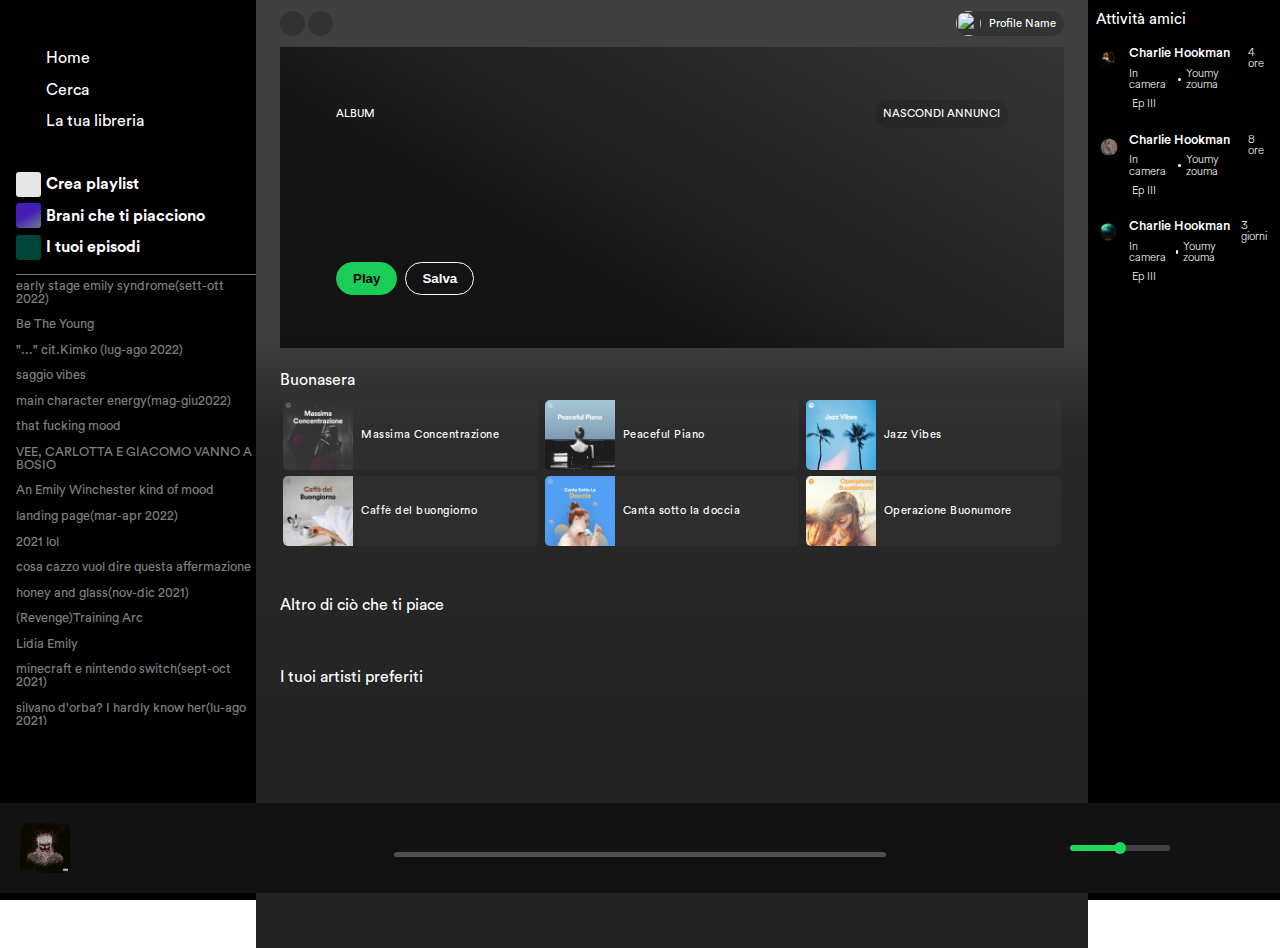
==== commit e981b288: "wip search page" ====
--- a/index.html
+++ b/index.html
@@ -14,7 +14,7 @@
     />
     <link rel="stylesheet" href="./assets/css/style.css" />
   </head>
-  <body id="index">
+  <body>
     <div class="wrapper">
       <aside id="left" class="bg-black">
         <div>
@@ -189,7 +189,7 @@
         </div>
         <div class="search-modal">
           <div class="search-bar">
-            <form>
+            <form autocomplete="off">
               <input type="text" id="search-input" placeholder="Inserisci parola chiave" autocomplete="off" />
               <button class="search-button"><i class="fa-solid fa-magnifying-glass"></i></button>
             </form>
@@ -254,7 +254,7 @@
     <footer>
       <div id="player">
         <div class="song-info">
-          <img src="" alt="" />
+          <img src="./assets/imgs/main/image-1.jpg" alt="Album" />
           <div class="song-details">
             <div class="song-title"></div>
             <div class="song-artist"></div>
--- a/assets/css/style.css
+++ b/assets/css/style.css
@@ -1613,11 +1613,11 @@
 }
 
 .search-bar input {
-  height: 50px;
+  height: 55px;
   width: 50%;
   padding: 10px;
   font-size: 1em;
-  border: 1px solid #555;
+  border: 1px solid transparent;
   color: white;
   border-radius: 50px;
 }
@@ -1627,7 +1627,11 @@
 }
 
 input[type=text]:hover {
-  border: 1px solid white;
+  border: 3px solid white;
+}
+
+input[type=text]:focus {
+  outline: none;
 }
 
 .search-button i {
@@ -1635,12 +1639,12 @@
 }
 
 .search-button {
-  background-color: #2b2b2b;
   border: none;
-  color: white;
+  background: transparent;
   padding: 10px;
   border-radius: 5px;
   cursor: pointer;
+  color: white;
 }
 
 main {
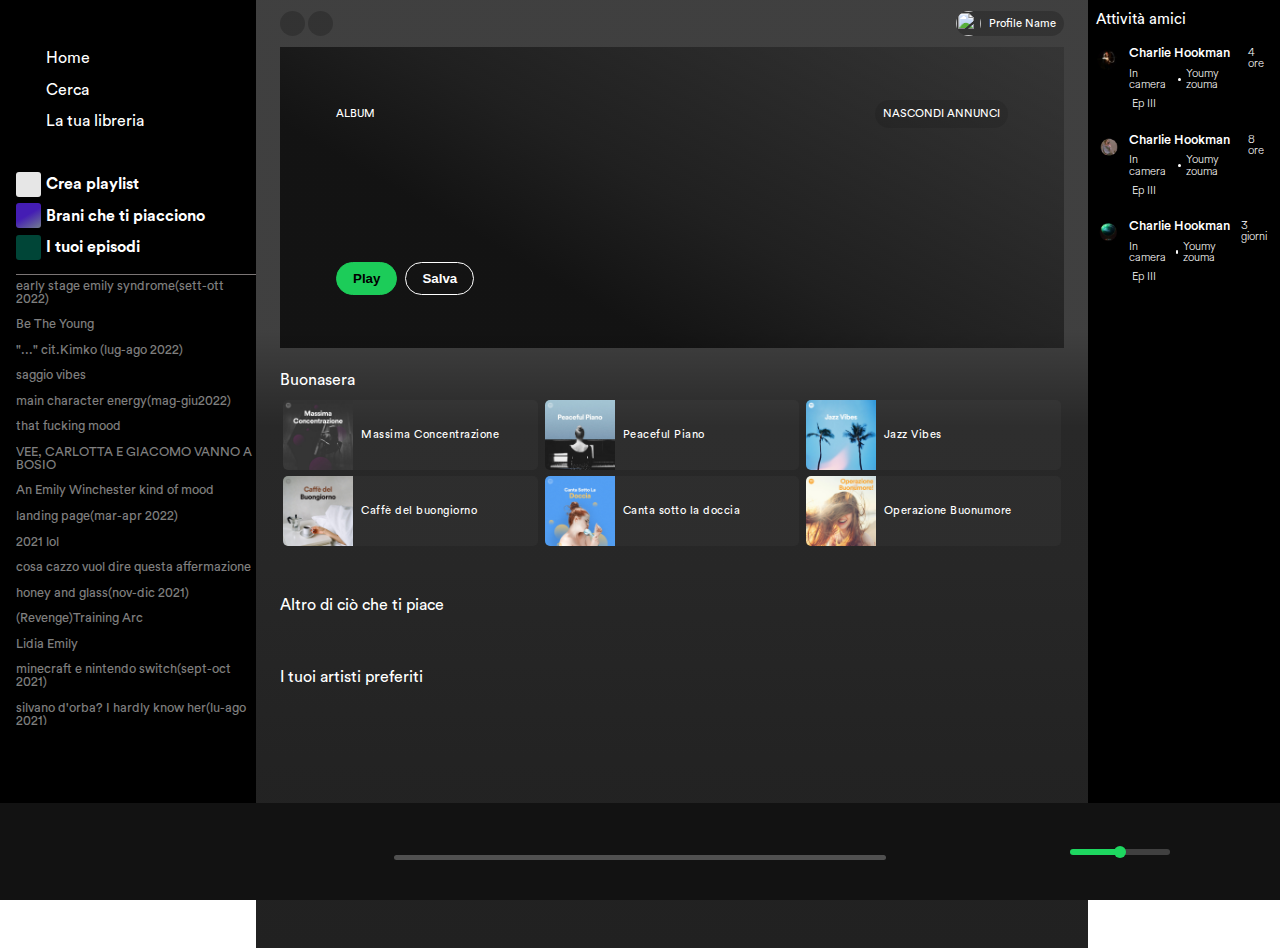
==== commit 10ba74c3: "Merge branch 'adjustments' into develop" ====
--- a/index.html
+++ b/index.html
@@ -14,7 +14,7 @@
     />
     <link rel="stylesheet" href="./assets/css/style.css" />
   </head>
-  <body>
+  <body id="index">
     <div class="wrapper">
       <aside id="left" class="bg-black">
         <div>
@@ -189,7 +189,7 @@
         </div>
         <div class="search-modal">
           <div class="search-bar">
-            <form autocomplete="off">
+            <form>
               <input type="text" id="search-input" placeholder="Inserisci parola chiave" autocomplete="off" />
               <button class="search-button"><i class="fa-solid fa-magnifying-glass"></i></button>
             </form>
@@ -254,7 +254,7 @@
     <footer>
       <div id="player">
         <div class="song-info">
-          <img src="./assets/imgs/main/image-1.jpg" alt="Album" />
+          <img src="" alt="" />
           <div class="song-details">
             <div class="song-title"></div>
             <div class="song-artist"></div>
--- a/assets/css/style.css
+++ b/assets/css/style.css
@@ -1329,6 +1329,7 @@
   }
 }
 #player {
+  min-height: 97.2px;
   display: flex;
   align-items: center;
   justify-content: space-between;
@@ -1338,11 +1339,16 @@
 }
 
 .song-info {
+  visibility: hidden;
   width: 20%;
   display: flex;
   gap: 5px;
   align-items: center;
   color: #fff;
+}
+
+.visibility {
+  visibility: visible;
 }
 
 .song-info img {
@@ -1604,6 +1610,10 @@
   padding: 1rem;
 }
 
+#search .search-bar {
+  padding-block: 1rem;
+}
+
 .search-bar form {
   display: flex;
   align-items: center;
@@ -1717,7 +1727,7 @@
   font-size: 2rem;
   font-weight: 700;
 }
-#search p {
+#search .single-track p {
   color: rgba(255, 255, 255, 0.4);
 }
 
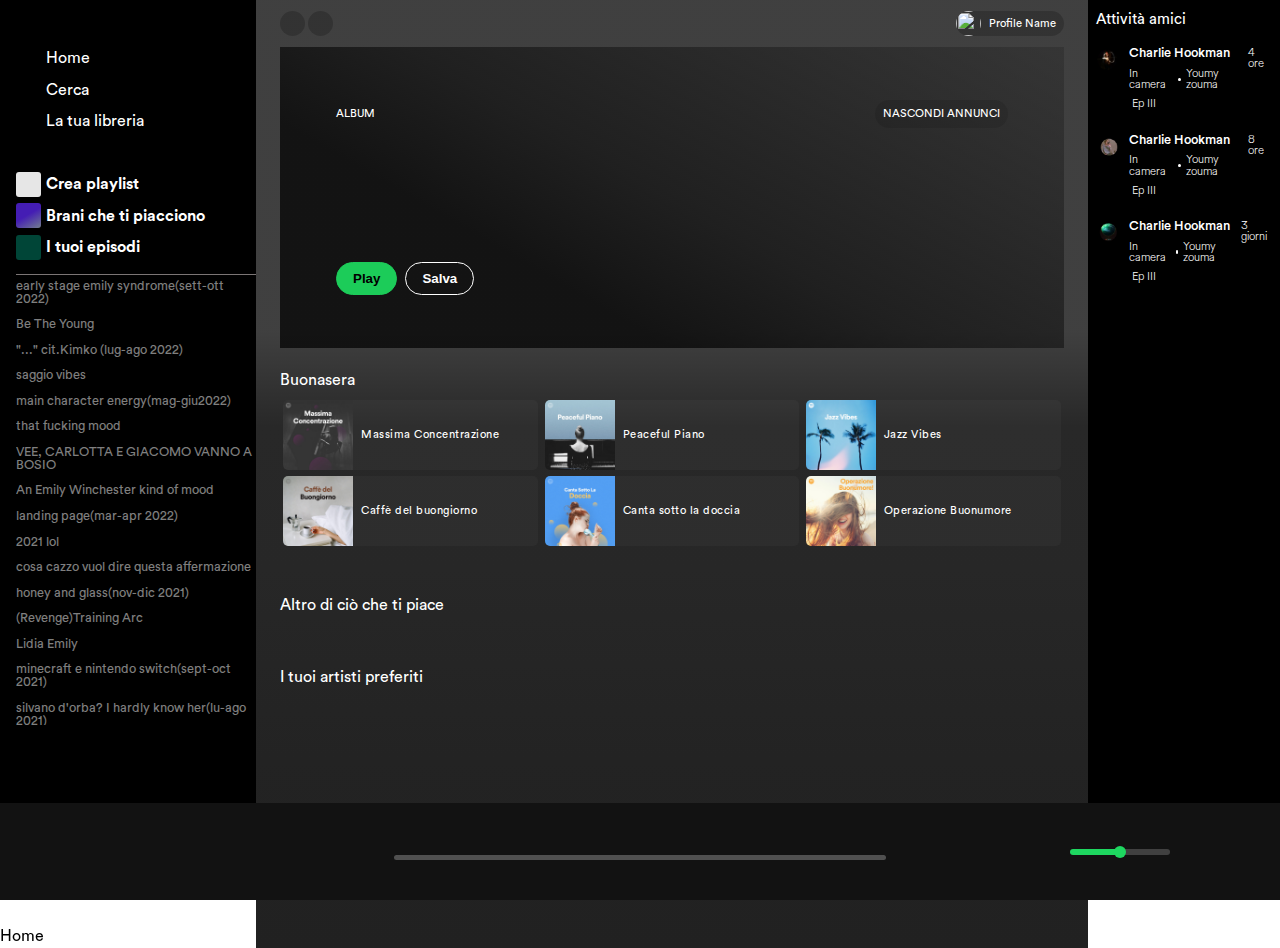
==== commit 7838e004: "wip mobile" ====
--- a/index.html
+++ b/index.html
@@ -295,6 +295,32 @@
           </button>
         </div>
       </div>
+      <div class="menu-mobile">
+        <div>
+          <a href="./index.html">
+            <div class="icons">
+              <i class="fa-solid fa-house"></i>
+            </div>
+            <p>Home</p>
+          </a>
+        </div>
+        <div>
+          <a id="searchBar" href="#">
+            <div class="icons">
+              <i class="fa-solid fa-magnifying-glass"></i>
+            </div>
+            <p>Cerca</p>
+          </a>
+        </div>
+        <div>
+          <a href="#">
+            <div class="icons">
+              <i class="fa-solid fa-book"></i>
+            </div>
+            <p>Libreria</p>
+          </a>
+        </div>
+      </div>
     </footer>
     <script src="./js/player.js"></script>
     <script src="./js/tracklist.js"></script>
--- a/assets/css/style.css
+++ b/assets/css/style.css
@@ -467,18 +467,6 @@
   min-height: 600px;
 }
 
-@media screen and (max-width: 992px) {
-  #central {
-    margin-left: initial;
-    width: 100%;
-  }
-  #central .main-head {
-    display: none;
-  }
-  #central .hero {
-    display: none;
-  }
-}
 footer {
   height: 97px;
   position: fixed;
@@ -875,6 +863,40 @@
     font-size: 16px;
   }
 }
+@media screen and (max-width: 992px) {
+  #central {
+    margin-left: initial;
+    width: 100%;
+  }
+  #central .main-head {
+    display: none;
+  }
+  #central .hero {
+    display: none;
+  }
+  footer {
+    height: 150px;
+  }
+  .menu-mobile {
+    display: flex;
+    color: white;
+    justify-content: space-evenly;
+    gap: 2rem;
+    background-color: rgba(0, 0, 0, 0.2705882353);
+    width: 95%;
+  }
+  .menu-mobile a {
+    display: flex;
+    flex-direction: column;
+    align-items: center;
+  }
+  .menu-mobile .icons {
+    margin-right: 0;
+  }
+  .menu-mobile p {
+    font-size: 10px;
+  }
+}
 #album-info,
 .under-hero {
   padding-inline: 25px;
@@ -970,9 +992,11 @@
 .track-list table tr > td {
   vertical-align: middle;
 }
-.track-list table tr:hover:not(:nth-last-of-type(1), :nth-last-of-type(2)) {
-  background-color: #4d4d4d;
-  cursor: pointer;
+@media screen and (min-width: 992px) {
+  .track-list table .trackRow:hover {
+    background-color: #4d4d4d;
+    cursor: pointer;
+  }
 }
 .track-list table td:nth-child(1) {
   border-top-left-radius: 5px;
@@ -1067,7 +1091,7 @@
   }
   .times-played p,
   .track-lenght,
-  tbody tr:nth-of-type(1) {
+  #album tbody tr:nth-of-type(1) {
     display: none;
   }
   .track-list {
@@ -1145,6 +1169,7 @@
   background-color: rgba(0, 0, 0, 0.5);
 }
 #hero h1 {
+  word-break: break-all;
   font-size: 5rem;
   font-weight: 900;
   margin-bottom: 2rem;
@@ -1231,23 +1256,25 @@
   width: 15%;
   text-align: end;
 }
-.artist-section .left-column a {
+.artist-section .left-column .other-content {
   display: block;
   font-weight: 700;
-  margin-top: 1rem;
+  margin-top: 2rem;
   text-decoration: none;
   color: white;
 }
-.artist-section .left-column tr:hover {
-  background-color: #4d4d4d;
-  cursor: pointer;
-}
-.artist-section .left-column td:nth-child(1) {
+@media screen and (min-width: 992px) {
+  .artist-section .left-column tr:hover {
+    background-color: #4d4d4d;
+    cursor: pointer;
+  }
+}
+.artist-section .left-column td:first-child {
   width: 5%;
   border-top-left-radius: 5px;
   border-bottom-left-radius: 5px;
 }
-.artist-section .left-column td:nth-child(5) {
+.artist-section .left-column td:last-child {
   border-top-right-radius: 5px;
   border-bottom-right-radius: 5px;
 }
@@ -1303,7 +1330,10 @@
   }
 }
 @media screen and (max-width: 576px) {
-  .artist-section .left-column td:nth-child(4) {
+  #hero h1 {
+    font-size: 4rem;
+  }
+  .artist-section .left-column td:nth-child(4) p {
     display: none;
   }
   .artist-section .left-column td:nth-child(3) p {
@@ -1311,11 +1341,6 @@
   }
   .artist-section .left-column td:nth-child(3) {
     width: initial;
-  }
-}
-@media screen and (min-width: 576px) {
-  .artist-section .left-column td:nth-child(3) p {
-    display: none;
   }
 }
 @media screen and (min-width: 576px) and (max-width: 768px) {
@@ -1328,8 +1353,12 @@
     width: 80%;
   }
 }
+@media screen and (min-width: 576px) {
+  .artist-section .left-column td:nth-child(4) a {
+    display: none;
+  }
+}
 #player {
-  min-height: 97.2px;
   display: flex;
   align-items: center;
   justify-content: space-between;
@@ -1547,6 +1576,11 @@
     display: none;
   }
 }
+@media screen and (min-width: 992px) {
+  #player {
+    min-height: 97.2px;
+  }
+}
 #search .hero {
   display: flex;
   justify-content: space-between;
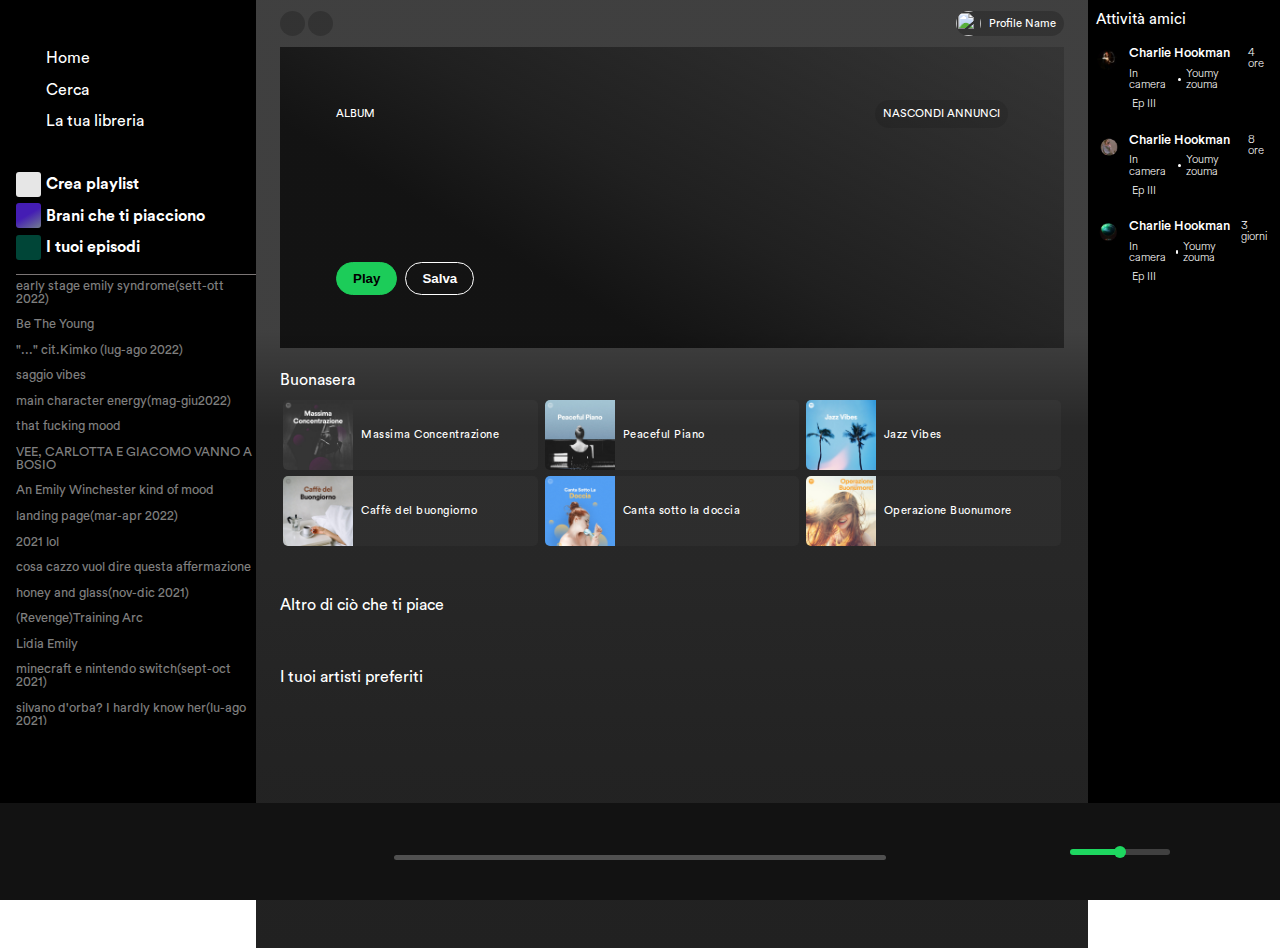
==== commit 62e4b952: "Merge branch 'adjustments' into develop" ====
--- a/index.html
+++ b/index.html
@@ -187,10 +187,10 @@
             <div class="artists grid-lg"></div>
           </div>
         </div>
-        <div class="search-modal">
+        <div id="modal" class="search-modal">
           <div class="search-bar">
             <form>
-              <input type="text" id="search-input" placeholder="Inserisci parola chiave" autocomplete="off" />
+              <input type="text" id="search-input" placeholder="Inserisci parola chiave" autocomplete="off" required />
               <button class="search-button"><i class="fa-solid fa-magnifying-glass"></i></button>
             </form>
           </div>
@@ -295,32 +295,6 @@
           </button>
         </div>
       </div>
-      <div class="menu-mobile">
-        <div>
-          <a href="./index.html">
-            <div class="icons">
-              <i class="fa-solid fa-house"></i>
-            </div>
-            <p>Home</p>
-          </a>
-        </div>
-        <div>
-          <a id="searchBar" href="#">
-            <div class="icons">
-              <i class="fa-solid fa-magnifying-glass"></i>
-            </div>
-            <p>Cerca</p>
-          </a>
-        </div>
-        <div>
-          <a href="#">
-            <div class="icons">
-              <i class="fa-solid fa-book"></i>
-            </div>
-            <p>Libreria</p>
-          </a>
-        </div>
-      </div>
     </footer>
     <script src="./js/player.js"></script>
     <script src="./js/tracklist.js"></script>
--- a/assets/css/style.css
+++ b/assets/css/style.css
@@ -467,6 +467,18 @@
   min-height: 600px;
 }
 
+@media screen and (max-width: 992px) {
+  #central {
+    margin-left: initial;
+    width: 100%;
+  }
+  #central .main-head {
+    display: none;
+  }
+  #central .hero {
+    display: none;
+  }
+}
 footer {
   height: 97px;
   position: fixed;
@@ -861,40 +873,6 @@
   }
   .grid-sm p {
     font-size: 16px;
-  }
-}
-@media screen and (max-width: 992px) {
-  #central {
-    margin-left: initial;
-    width: 100%;
-  }
-  #central .main-head {
-    display: none;
-  }
-  #central .hero {
-    display: none;
-  }
-  footer {
-    height: 150px;
-  }
-  .menu-mobile {
-    display: flex;
-    color: white;
-    justify-content: space-evenly;
-    gap: 2rem;
-    background-color: rgba(0, 0, 0, 0.2705882353);
-    width: 95%;
-  }
-  .menu-mobile a {
-    display: flex;
-    flex-direction: column;
-    align-items: center;
-  }
-  .menu-mobile .icons {
-    margin-right: 0;
-  }
-  .menu-mobile p {
-    font-size: 10px;
   }
 }
 #album-info,
@@ -1256,10 +1234,10 @@
   width: 15%;
   text-align: end;
 }
-.artist-section .left-column .other-content {
+.artist-section .left-column a {
   display: block;
   font-weight: 700;
-  margin-top: 2rem;
+  margin-top: 1rem;
   text-decoration: none;
   color: white;
 }
@@ -1333,7 +1311,7 @@
   #hero h1 {
     font-size: 4rem;
   }
-  .artist-section .left-column td:nth-child(4) p {
+  .artist-section .left-column td:nth-child(4) {
     display: none;
   }
   .artist-section .left-column td:nth-child(3) p {
@@ -1341,6 +1319,11 @@
   }
   .artist-section .left-column td:nth-child(3) {
     width: initial;
+  }
+}
+@media screen and (min-width: 576px) {
+  .artist-section .left-column td:nth-child(3) p {
+    display: none;
   }
 }
 @media screen and (min-width: 576px) and (max-width: 768px) {
@@ -1351,11 +1334,6 @@
 @media screen and (min-width: 768px) and (max-width: 992px) {
   .artist-section .left-column td:nth-child(3) {
     width: 80%;
-  }
-}
-@media screen and (min-width: 576px) {
-  .artist-section .left-column td:nth-child(4) a {
-    display: none;
   }
 }
 #player {
@@ -1714,7 +1692,12 @@
   }
 }
 .add-animation {
+  display: block;
   animation: searchbarDown 1s both;
+}
+
+.hide-modal {
+  display: none;
 }
 
 .related-albums {
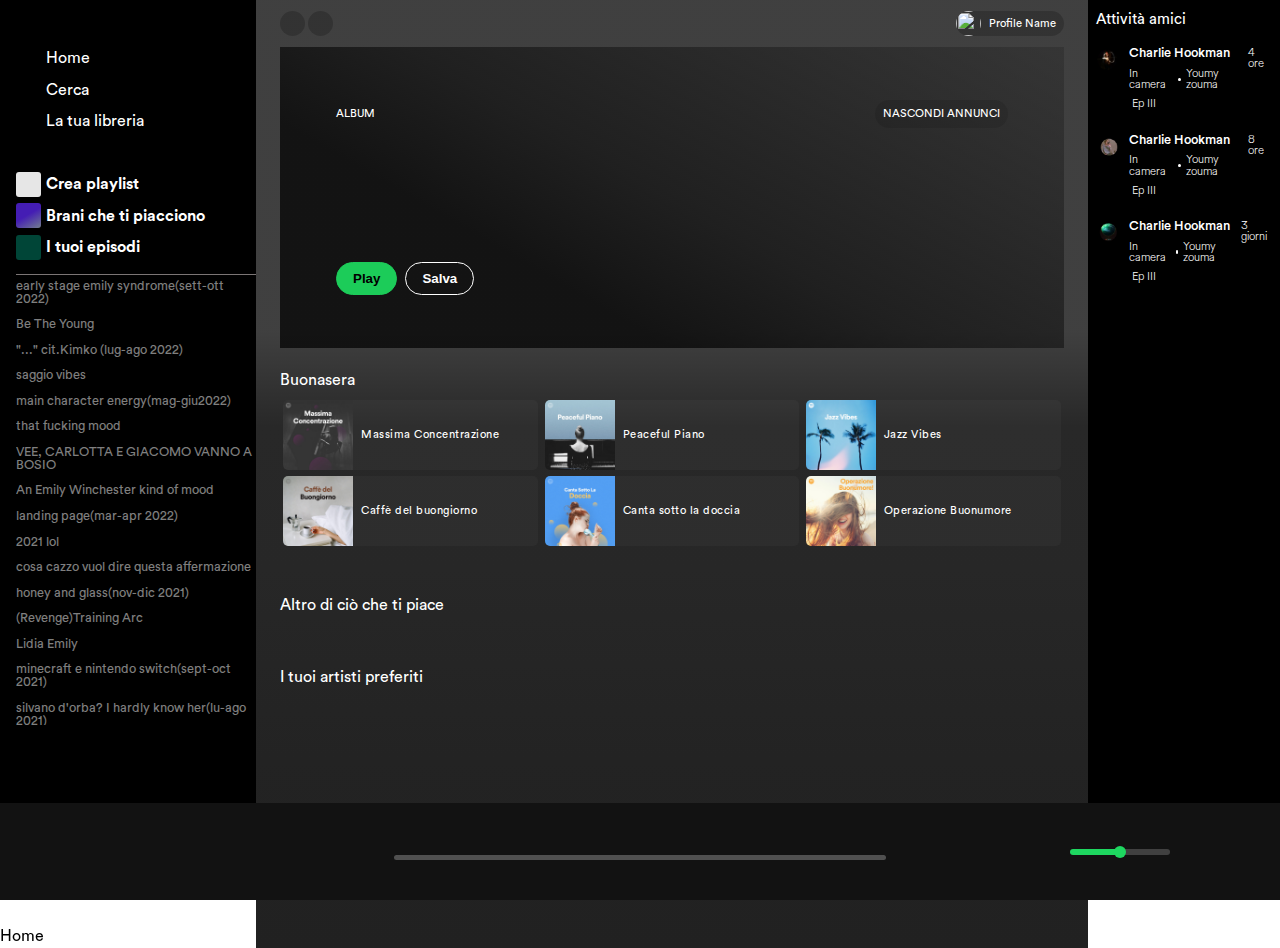
==== commit 8009a878: "Merge branch 'mobile' into develop" ====
--- a/index.html
+++ b/index.html
@@ -295,6 +295,32 @@
           </button>
         </div>
       </div>
+      <div class="menu-mobile">
+        <div>
+          <a href="./index.html">
+            <div class="icons">
+              <i class="fa-solid fa-house"></i>
+            </div>
+            <p>Home</p>
+          </a>
+        </div>
+        <div>
+          <a id="searchBar" href="#">
+            <div class="icons">
+              <i class="fa-solid fa-magnifying-glass"></i>
+            </div>
+            <p>Cerca</p>
+          </a>
+        </div>
+        <div>
+          <a href="#">
+            <div class="icons">
+              <i class="fa-solid fa-book"></i>
+            </div>
+            <p>Libreria</p>
+          </a>
+        </div>
+      </div>
     </footer>
     <script src="./js/player.js"></script>
     <script src="./js/tracklist.js"></script>
--- a/assets/css/style.css
+++ b/assets/css/style.css
@@ -467,18 +467,6 @@
   min-height: 600px;
 }
 
-@media screen and (max-width: 992px) {
-  #central {
-    margin-left: initial;
-    width: 100%;
-  }
-  #central .main-head {
-    display: none;
-  }
-  #central .hero {
-    display: none;
-  }
-}
 footer {
   height: 97px;
   position: fixed;
@@ -873,6 +861,40 @@
   }
   .grid-sm p {
     font-size: 16px;
+  }
+}
+@media screen and (max-width: 992px) {
+  #central {
+    margin-left: initial;
+    width: 100%;
+  }
+  #central .main-head {
+    display: none;
+  }
+  #central .hero {
+    display: none;
+  }
+  footer {
+    height: 150px;
+  }
+  .menu-mobile {
+    display: flex;
+    color: white;
+    justify-content: space-evenly;
+    gap: 2rem;
+    background-color: rgba(0, 0, 0, 0.2705882353);
+    width: 95%;
+  }
+  .menu-mobile a {
+    display: flex;
+    flex-direction: column;
+    align-items: center;
+  }
+  .menu-mobile .icons {
+    margin-right: 0;
+  }
+  .menu-mobile p {
+    font-size: 10px;
   }
 }
 #album-info,
@@ -1234,10 +1256,10 @@
   width: 15%;
   text-align: end;
 }
-.artist-section .left-column a {
+.artist-section .left-column .other-content {
   display: block;
   font-weight: 700;
-  margin-top: 1rem;
+  margin-top: 2rem;
   text-decoration: none;
   color: white;
 }
@@ -1311,7 +1333,7 @@
   #hero h1 {
     font-size: 4rem;
   }
-  .artist-section .left-column td:nth-child(4) {
+  .artist-section .left-column td:nth-child(4) p {
     display: none;
   }
   .artist-section .left-column td:nth-child(3) p {
@@ -1319,11 +1341,6 @@
   }
   .artist-section .left-column td:nth-child(3) {
     width: initial;
-  }
-}
-@media screen and (min-width: 576px) {
-  .artist-section .left-column td:nth-child(3) p {
-    display: none;
   }
 }
 @media screen and (min-width: 576px) and (max-width: 768px) {
@@ -1334,6 +1351,11 @@
 @media screen and (min-width: 768px) and (max-width: 992px) {
   .artist-section .left-column td:nth-child(3) {
     width: 80%;
+  }
+}
+@media screen and (min-width: 576px) {
+  .artist-section .left-column td:nth-child(4) a {
+    display: none;
   }
 }
 #player {
